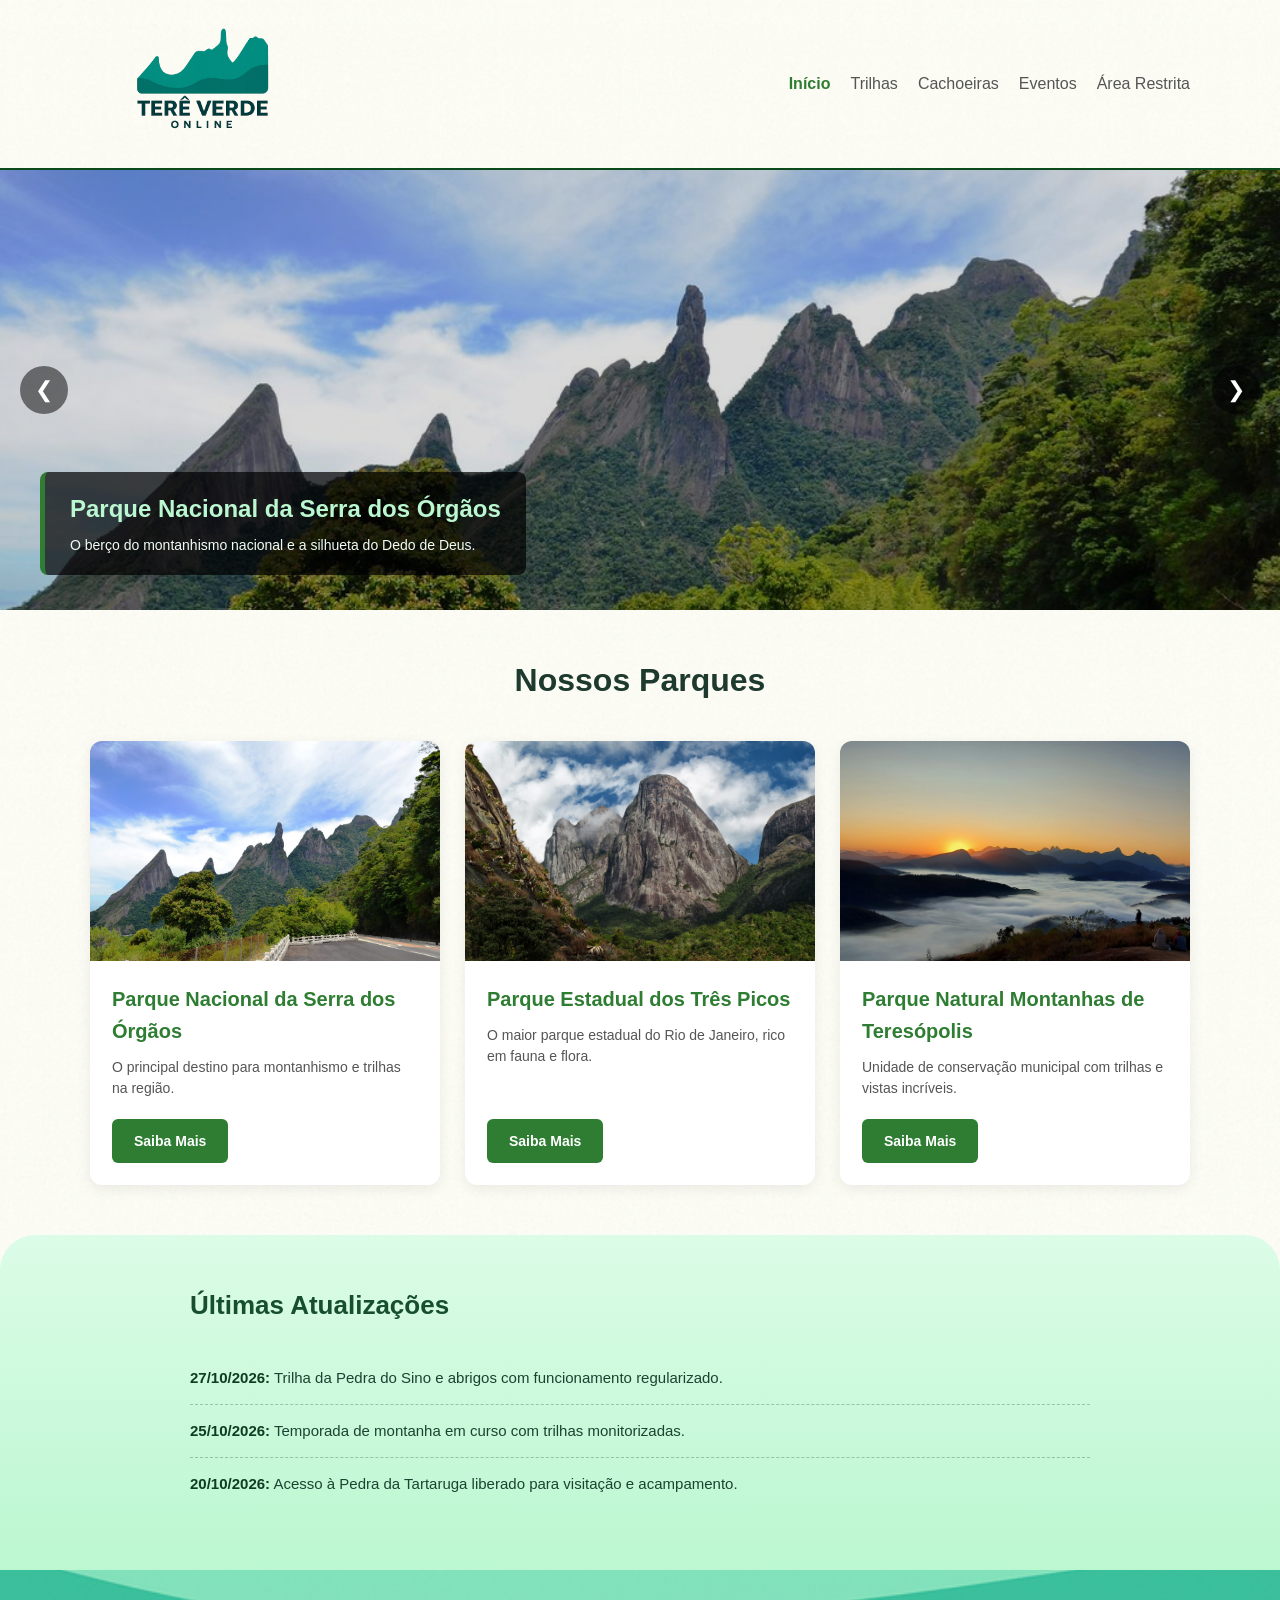
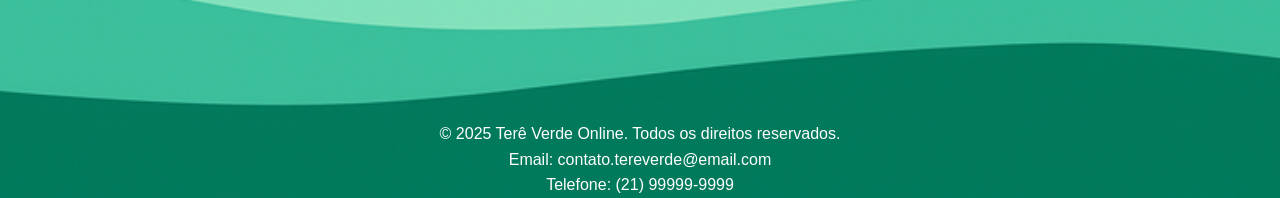
==== nucleo/frontend/index.html @ a902d4b6 "feat: conclusao do MVP Tere Verde com CRUD completo e documentacao unificada" ====
<!DOCTYPE html>
<html lang="pt-br">
<head>
    <meta charset="UTF-8">
    <meta name="viewport" content="width=device-width, initial-scale=1.0">
    <title>Terê Verde Online - Início</title>
    <link rel="stylesheet" href="CSS/style-adm.css">
    <style>
        body { font-family: 'Segoe UI', Tahoma, Geneva, Verdana, sans-serif; margin: 0; background-color: #f7faf7; color: #333; }
        
        /* SLIDER HERO */
        .slider-container { position: relative; width: 100%; height: 440px; overflow: hidden; background: #1c2d27; }
        .slide { display: none; width: 100%; height: 100%; position: relative; }
        .slide img { width: 100%; height: 100%; object-fit: cover; filter: brightness(0.85); display: block; }
        .slide-caption { position: absolute; bottom: 35px; left: 40px; background: rgba(0, 0, 0, 0.7); color: #fff; padding: 18px 25px; border-radius: 8px; max-width: 600px; border-left: 5px solid #2e7d32; }
        .slide-caption h3 { margin: 0 0 6px 0; font-size: 24px; color: #bbf7d0; }
        .slide-caption p { margin: 0; font-size: 14px; color: #f0fdf4; }
        .slide-btn { position: absolute; top: 50%; transform: translateY(-50%); background: rgba(0,0,0,0.5); color: #fff; border: none; width: 48px; height: 48px; border-radius: 50%; cursor: pointer; font-size: 22px; z-index: 10; transition: background 0.3s; }
        .slide-btn:hover { background: #2e7d32; }
        .slide-btn.prev { left: 20px; }
        .slide-btn.next { right: 20px; }

        /* PARQUES */
        .secao-parques { max-width: 1100px; margin: 45px auto; padding: 0 20px; }
        .titulo-secao { text-align: center; color: #1e3a2f; font-size: 32px; margin-bottom: 35px; font-weight: bold; }
        .grid-parques { display: grid; grid-template-columns: repeat(auto-fit, minmax(310px, 1fr)); gap: 25px; }
        .card-parque { background: #fff; border-radius: 12px; overflow: hidden; box-shadow: 0 4px 14px rgba(0,0,0,0.07); display: flex; flex-direction: column; transition: transform 0.2s, box-shadow 0.2s; }
        .card-parque:hover { transform: translateY(-5px); box-shadow: 0 8px 20px rgba(0,0,0,0.12); }
        .card-parque img { width: 100%; height: 220px; object-fit: cover; display: block; }
        .card-conteudo { padding: 22px; flex: 1; display: flex; flex-direction: column; justify-content: space-between; }
        .card-conteudo h3 { margin: 0 0 10px 0; color: #2e7d32; font-size: 20px; }
        .card-conteudo p { color: #555; font-size: 14px; line-height: 1.5; margin-bottom: 20px; }
        .btn-saiba-mais { background: #2e7d32; color: #fff; text-decoration: none; padding: 11px 22px; border-radius: 6px; font-weight: bold; font-size: 14px; text-align: center; align-self: flex-start; transition: background 0.2s; display: inline-block; }
        .btn-saiba-mais:hover { background: #225c25; }

        /* ÚLTIMAS ATUALIZAÇÕES COM ONDA E FUNDO VERDE */
        .secao-atualizacoes { background: linear-gradient(180deg, #dcfce7 0%, #bbf7d0 100%); padding: 50px 20px 60px 20px; margin-top: 50px; border-top-left-radius: 35px; border-top-right-radius: 35px; }
        .container-atualizacoes { max-width: 900px; margin: 0 auto; }
        .titulo-atualizacoes { color: #164e2e; font-size: 26px; margin-bottom: 25px; }
        .item-atualizacao { padding: 14px 0; border-bottom: 1px dashed rgba(22, 78, 46, 0.3); font-size: 15px; color: #1b4332; line-height: 1.6; }
        .item-atualizacao strong { color: #0f3d23; }
        .item-atualizacao:last-child { border-bottom: none; }
    </style>
</head>
<body>
    <header>
        <div class="conteudo">
            <a href="index.html">
                <img src="img/tere verde sem fundo.png" alt="Logo Terê Verde Online" class="logo">
            </a>
            <nav>
                <ul>
                    <li><a href="index.html" style="font-weight: bold; color: #2e7d32;">Início</a></li>
                    <li><a href="trilhas.html">Trilhas</a></li>
                    <li><a href="cachoeiras.html">Cachoeiras</a></li>
                    <li><a href="eventos.html">Eventos</a></li>
                    <li><a href="admin-eventos.html">Área Restrita</a></li>
                </ul>
            </nav>
        </div>
    </header>

    <main>
        <!-- 1. SLIDER COM AS FOTOGRAFIAS LOCAIS DA SUA PASTA IMG -->
        <div class="slider-container">
            <!-- Slide 1: PARNASO (Dedo de Deus) -->
            <div class="slide" style="display: block;">
                <img src="img/dedo-de-deus.jpg" alt="Parque Nacional da Serra dos Órgãos">
                <div class="slide-caption">
                    <h3>Parque Nacional da Serra dos Órgãos</h3>
                    <p>O berço do montanhismo nacional e a silhueta do Dedo de Deus.</p>
                </div>
            </div>

            <!-- Slide 2: Três Picos -->
            <div class="slide">
                <img src="img/tres-picos.jpg" alt="Parque Estadual dos Três Picos">
                <div class="slide-caption">
                    <h3>Parque Estadual dos Três Picos</h3>
                    <p>O maior parque estadual do Rio de Janeiro, com muralhas rochosas imponentes.</p>
                </div>
            </div>

            <!-- Slide 3: Montanhas de Teresópolis (Pedra da Tartaruga) -->
            <div class="slide">
                <img src="img/pedra-da-tartaruga-por-do-sol.jpg" alt="Pedra da Tartaruga">
                <div class="slide-caption">
                    <h3>Parque Natural Montanhas de Teresópolis</h3>
                    <p>Trilhas acessíveis, miradouros panorâmicos e o pôr do sol na Pedra da Tartaruga.</p>
                </div>
            </div>

            <button class="slide-btn prev" onclick="mudarSlide(-1)">❮</button>
            <button class="slide-btn next" onclick="mudarSlide(1)">❯</button>
        </div>

        <!-- 2. CARTÕES DOS PARQUES COM AS SUAS FOTOS LOCAIS E LINKS CORRETOS -->
        <section class="secao-parques">
            <h2 class="titulo-secao">Nossos Parques</h2>
            <div class="grid-parques">
                
                <!-- Parque 1: PARNASO -> Abre parque.html -->
                <div class="card-parque">
                    <img src="img/dedo-de-deus.jpg" alt="Parque Nacional da Serra dos Órgãos">
                    <div class="card-conteudo">
                        <div>
                            <h3>Parque Nacional da Serra dos Órgãos</h3>
                            <p>O principal destino para montanhismo e trilhas na região.</p>
                        </div>
                        <a href="parque.html" class="btn-saiba-mais">Saiba Mais</a>
                    </div>
                </div>

                <!-- Parque 2: Três Picos -> Abre petp.html -->
                <div class="card-parque">
                    <img src="img/tres-picos.jpg" alt="Parque Estadual dos Três Picos">
                    <div class="card-conteudo">
                        <div>
                            <h3>Parque Estadual dos Três Picos</h3>
                            <p>O maior parque estadual do Rio de Janeiro, rico em fauna e flora.</p>
                        </div>
                        <a href="petp.html" class="btn-saiba-mais">Saiba Mais</a>
                    </div>
                </div>

                <!-- Parque 3: PNMMT -> Abre pnmt.html -->
                <div class="card-parque">
                    <img src="img/pedra-da-tartaruga-por-do-sol.jpg" alt="Parque Natural Montanhas de Teresópolis">
                    <div class="card-conteudo">
                        <div>
                            <h3>Parque Natural Montanhas de Teresópolis</h3>
                            <p>Unidade de conservação municipal com trilhas e vistas incríveis.</p>
                        </div>
                        <a href="pnmt.html" class="btn-saiba-mais">Saiba Mais</a>
                    </div>
                </div>

            </div>
        </section>

        <!-- 3. ÚLTIMAS ATUALIZAÇÕES DINÂMICAS (MONGODB) -->
        <section class="secao-atualizacoes">
            <div class="container-atualizacoes">
                <h2 class="titulo-atualizacoes">Últimas Atualizações</h2>
                <div id="lista-atualizacoes">
                    <div class="item-atualizacao">
                        <strong>27/10/2026:</strong> Trilha da Pedra do Sino e abrigos com funcionamento regularizado.
                    </div>
                    <div class="item-atualizacao">
                        <strong>25/10/2026:</strong> Temporada de montanha em curso com trilhas monitorizadas.
                    </div>
                    <div class="item-atualizacao">
                        <strong>20/10/2026:</strong> Acesso à Pedra da Tartaruga liberado para visitação e acampamento.
                    </div>
                </div>
            </div>
        </section>
    </main>

    <footer>
        <div class="conteudo"><br><br>
            <p>© 2025 Terê Verde Online. Todos os direitos reservados. <br>
            Email: contato.tereverde@email.com <br> Telefone: (21) 99999-9999</p>
        </div>
    </footer>

    <!-- SCRIPTS INTEGRADOS -->
    <script>
        // CONTROLO DO SLIDER
        let slideIndex = 0;
        const slides = document.querySelectorAll('.slide');

        function mostrarSlide(idx) {
            if (slides.length === 0) return;
            if (idx >= slides.length) slideIndex = 0;
            else if (idx < 0) slideIndex = slides.length - 1;
            else slideIndex = idx;

            slides.forEach((sl, i) => {
                sl.style.display = (i === slideIndex) ? 'block' : 'none';
            });
        }

        function mudarSlide(passo) {
            mostrarSlide(slideIndex + passo);
        }

        setInterval(() => mudarSlide(1), 5000);

        // ATUALIZAÇÕES DA API DJANGO / MONGODB
        async function carregarAtualizacoesAPI() {
            const container = document.getElementById('lista-atualizacoes');
            if (!container) return;

            try {
                const resposta = await fetch('http://127.0.0.1:8000/api/eventos/');
                const eventos = await resposta.json();

                if (eventos && eventos.length > 0) {
                    const ultimos = eventos.slice(0, 3);
                    container.innerHTML = ultimos.map(ev => `
                        <div class="item-atualizacao">
                            <strong>${ev.data}:</strong> ${ev.titulo} — <em>${ev.local}</em>. ${ev.descricao ? ev.descricao.substring(0, 90) + '...' : ''}
                        </div>
                    `).join('');
                }
            } catch (erro) {
                console.log('API desconectada; dados padrão mantidos.');
            }
        }

        document.addEventListener('DOMContentLoaded', () => {
            mostrarSlide(0);
            carregarAtualizacoesAPI();
        });
    </script>
</body>
</html>
---- nucleo/frontend/CSS/style-adm.css ----
/* Reset Básico e Fontes */
body, h1, h2, h3, h4, p, ul, li, a {
    margin: 0;
    padding: 0;
    text-decoration: none;
    list-style: none;
    color: #333;
}

body {
    font-family: -apple-system, BlinkMacSystemFont, "Segoe UI", Roboto, Helvetica, Arial, sans-serif;
    line-height: 1.6;
    background-image: url('../img/fundo slide linhas medias.png');
    background-size: cover;
    background-position: center center;
    background-repeat: no-repeat;
}
.conteudo {
    width: 90%;
    max-width: 1100px;
    margin: 0 auto;
}

/* Cabeçalho*/
header {
    background: transparent;
    padding: 5px 0;
    border-bottom: 2px solid #0a4a1b;
    box-shadow: 0 2px 5px rgba(0,0,0,0.1);
}

header .conteudo {
    display: flex;
    justify-content: space-between;
    align-items: center;
}

header .logo {
    height: 150px;
    color: #0a4a1b;
}

header nav ul {
    display: flex;
    gap: 20px;
}

header nav a {
    font-weight: 500;
    font-size: 16px;
    color: #555;
    padding-bottom: 5px;
}

header nav a.active,
header nav a:hover {
    color: #1a9c3d;
    border-bottom: 2px solid #1a9c3d;
}

/* Rodapé*/
footer {
    color: #333;
    padding: 100px 0;
    text-align: center;
}
footer p {
    color: #fff;
    margin-bottom: -100px;
}
footer .admin-login {
    color: #fff;
    font-size: 14px;
    text-decoration: underline;
}
footer .admin-login:hover {
    color: #1a9c3d;
}

/* Título da Página*/
.titulo-pagina {
    background: rgba(23, 107, 92, 0.6);
    padding: 20px 0;
    text-align: center;
    box-shadow: 0 4px 8px rgba(0,0,0,0.2);
    display: flex;
    align-items: center;
    justify-content: center;
    min-height: 100px;
}
.titulo-pagina h2 {
    color: #fff;
    font-size: 32px;
}

/* --- Estilos do Painel de Controle (Dashboard) --- */

.admin-painel {
    padding: 40px 0;
    background-color: rgba(255, 255, 255, 0.9);
}

.admin-painel .conteudo {
    max-width: 900px;
    margin: 0 auto;
}

.admin-painel h3 {
    text-align: center;
    font-size: 26px;
    color: #0a4a1b;
    margin-bottom: 10px;
}

.admin-painel-subtitulo {
    text-align: center;
    font-size: 18px;
    color: #333;
    margin-bottom: 40px;
}

/* Grade de Opções */
.admin-opcoes-grade {
    display: grid;
    grid-template-columns: repeat(2, 1fr);
    gap: 25px;
}

/* caixa de Opção Individual */
.admin-opcoes-caixa {
    background: #fff;
    border: 1px solid #ddd;
    border-radius: 8px;
    padding: 25px;
    text-decoration: none;
    color: #333;
    box-shadow: 0 4px 10px rgba(0,0,0,0.05);
    transition: transform 0.3s ease, box-shadow 0.3s ease;
}

.admin-opcoes-caixa:hover {
    transform: translateY(-5px);
    box-shadow: 0 8px 15px rgba(0,0,0,0.1);
    color: #1a9c3d;
}

.admin-opcoes-caixa h4 {
    font-size: 22px;
    color: #0a4a1b;
    margin-bottom: 10px;
}

.admin-opcoes-caixa p {
    font-size: 16px;
    line-height: 1.5;
}
.admin-painel-adm {
    padding: 40px 0;
}
/* --- Estilos dos Formulários Admin --- */

.admin-form-cadastro {
    padding: 40px 0;
    background-color: rgba(255, 255, 255, 0.9); 
}

.admin-form-cadastro .conteudo {
    max-width: 700px;
    margin: 0 auto;
}

.admin-form-caixa {
    background: #fff;
    border: 1px solid #ddd;
    border-radius: 8px;
    padding: 30px 40px;
    box-shadow: 0 4px 15px rgba(0,0,0,0.1);
}

.admin-form-caixa h3 {
    text-align: center;
    color: #0a4a1b;
    margin-bottom: 30px;
    font-size: 24px;
}

.form-grupo {
    margin-bottom: 20px;
    text-align: left;
}

.form-grupo label {
    display: block;
    margin-bottom: 8px;
    font-weight: bold;
    color: #333;
}

.form-grupo input[type="text"],
.form-grupo input[type="password"],
.form-grupo input[type="date"],
.form-grupo select,
.form-grupo textarea {
    width: 100%;
    padding: 12px;
    border: 1px solid #ccc;
    border-radius: 5px;
    font-size: 16px;
    box-sizing: border-box;
}

.form-grupo textarea {
    resize: vertical;
}

/* Botão de Envio */
.admin-form-caixa .botao {
    display: block;
    width: fit-content;
    padding: 12px;
    font-size: 18px;
    margin-top: 15px;
    margin-left: auto;
    margin-right: auto;
    border: none;
    cursor: pointer;
    background: #1a9c3d;
    color: #fff;
    border-radius: 5px;
    transition: background 0.3s ease;
    font-weight: bold;
}

.admin-form-caixa .botao:hover {
    background: #0a4a1b;
}

/* Botão de Voltar */
.botao-voltar {
    display: inline-block;
    margin-top: 30px;
    color: #555;
    text-decoration: none;
    font-weight: bold;
}

.botao-voltar:hover {
    color: #0a4a1b;
}
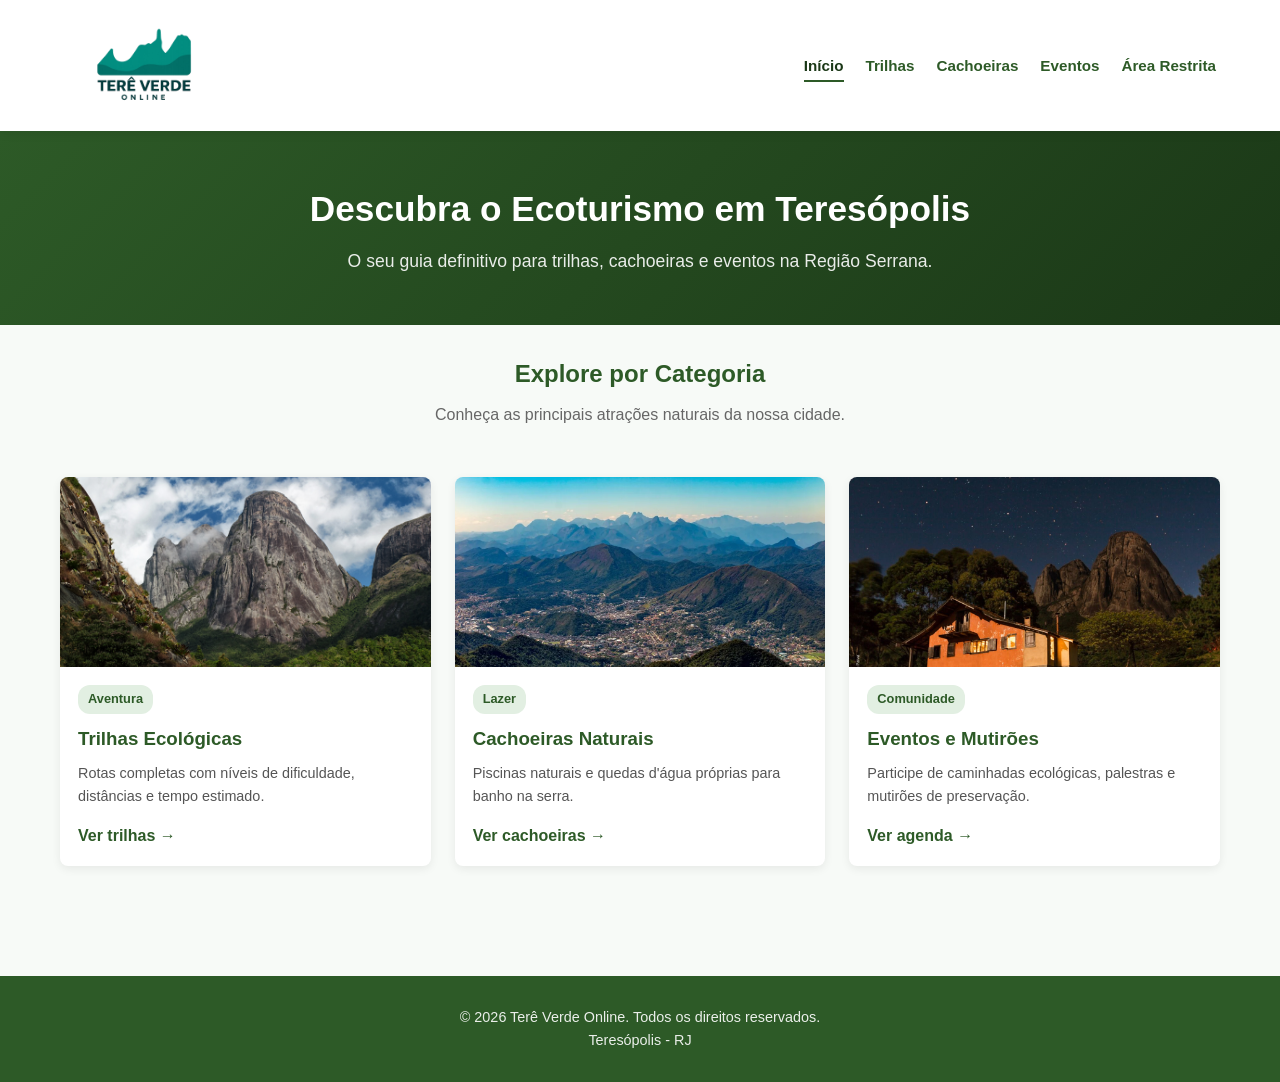
==== commit 17c2e70a: "feat: crud completo de eventos, trilhas e cachoeiras com mongodb atlas" ====
--- a/nucleo/frontend/index.html
+++ b/nucleo/frontend/index.html
@@ -4,43 +4,7 @@
     <meta charset="UTF-8">
     <meta name="viewport" content="width=device-width, initial-scale=1.0">
     <title>Terê Verde Online - Início</title>
-    <link rel="stylesheet" href="CSS/style-adm.css">
-    <style>
-        body { font-family: 'Segoe UI', Tahoma, Geneva, Verdana, sans-serif; margin: 0; background-color: #f7faf7; color: #333; }
-        
-        /* SLIDER HERO */
-        .slider-container { position: relative; width: 100%; height: 440px; overflow: hidden; background: #1c2d27; }
-        .slide { display: none; width: 100%; height: 100%; position: relative; }
-        .slide img { width: 100%; height: 100%; object-fit: cover; filter: brightness(0.85); display: block; }
-        .slide-caption { position: absolute; bottom: 35px; left: 40px; background: rgba(0, 0, 0, 0.7); color: #fff; padding: 18px 25px; border-radius: 8px; max-width: 600px; border-left: 5px solid #2e7d32; }
-        .slide-caption h3 { margin: 0 0 6px 0; font-size: 24px; color: #bbf7d0; }
-        .slide-caption p { margin: 0; font-size: 14px; color: #f0fdf4; }
-        .slide-btn { position: absolute; top: 50%; transform: translateY(-50%); background: rgba(0,0,0,0.5); color: #fff; border: none; width: 48px; height: 48px; border-radius: 50%; cursor: pointer; font-size: 22px; z-index: 10; transition: background 0.3s; }
-        .slide-btn:hover { background: #2e7d32; }
-        .slide-btn.prev { left: 20px; }
-        .slide-btn.next { right: 20px; }
-
-        /* PARQUES */
-        .secao-parques { max-width: 1100px; margin: 45px auto; padding: 0 20px; }
-        .titulo-secao { text-align: center; color: #1e3a2f; font-size: 32px; margin-bottom: 35px; font-weight: bold; }
-        .grid-parques { display: grid; grid-template-columns: repeat(auto-fit, minmax(310px, 1fr)); gap: 25px; }
-        .card-parque { background: #fff; border-radius: 12px; overflow: hidden; box-shadow: 0 4px 14px rgba(0,0,0,0.07); display: flex; flex-direction: column; transition: transform 0.2s, box-shadow 0.2s; }
-        .card-parque:hover { transform: translateY(-5px); box-shadow: 0 8px 20px rgba(0,0,0,0.12); }
-        .card-parque img { width: 100%; height: 220px; object-fit: cover; display: block; }
-        .card-conteudo { padding: 22px; flex: 1; display: flex; flex-direction: column; justify-content: space-between; }
-        .card-conteudo h3 { margin: 0 0 10px 0; color: #2e7d32; font-size: 20px; }
-        .card-conteudo p { color: #555; font-size: 14px; line-height: 1.5; margin-bottom: 20px; }
-        .btn-saiba-mais { background: #2e7d32; color: #fff; text-decoration: none; padding: 11px 22px; border-radius: 6px; font-weight: bold; font-size: 14px; text-align: center; align-self: flex-start; transition: background 0.2s; display: inline-block; }
-        .btn-saiba-mais:hover { background: #225c25; }
-
-        /* ÚLTIMAS ATUALIZAÇÕES COM ONDA E FUNDO VERDE */
-        .secao-atualizacoes { background: linear-gradient(180deg, #dcfce7 0%, #bbf7d0 100%); padding: 50px 20px 60px 20px; margin-top: 50px; border-top-left-radius: 35px; border-top-right-radius: 35px; }
-        .container-atualizacoes { max-width: 900px; margin: 0 auto; }
-        .titulo-atualizacoes { color: #164e2e; font-size: 26px; margin-bottom: 25px; }
-        .item-atualizacao { padding: 14px 0; border-bottom: 1px dashed rgba(22, 78, 46, 0.3); font-size: 15px; color: #1b4332; line-height: 1.6; }
-        .item-atualizacao strong { color: #0f3d23; }
-        .item-atualizacao:last-child { border-bottom: none; }
-    </style>
+    <link rel="stylesheet" href="CSS/style.css">
 </head>
 <body>
     <header>
@@ -50,107 +14,58 @@
             </a>
             <nav>
                 <ul>
-                    <li><a href="index.html" style="font-weight: bold; color: #2e7d32;">Início</a></li>
+                    <li><a href="index.html" class="active">Início</a></li>
                     <li><a href="trilhas.html">Trilhas</a></li>
                     <li><a href="cachoeiras.html">Cachoeiras</a></li>
                     <li><a href="eventos.html">Eventos</a></li>
-                    <li><a href="admin-eventos.html">Área Restrita</a></li>
+                    <li><a href="admin-login.html">Área Restrita</a></li>
                 </ul>
             </nav>
         </div>
     </header>
 
     <main>
-        <!-- 1. SLIDER COM AS FOTOGRAFIAS LOCAIS DA SUA PASTA IMG -->
-        <div class="slider-container">
-            <!-- Slide 1: PARNASO (Dedo de Deus) -->
-            <div class="slide" style="display: block;">
-                <img src="img/dedo-de-deus.jpg" alt="Parque Nacional da Serra dos Órgãos">
-                <div class="slide-caption">
-                    <h3>Parque Nacional da Serra dos Órgãos</h3>
-                    <p>O berço do montanhismo nacional e a silhueta do Dedo de Deus.</p>
-                </div>
+        <section class="titulo-pagina">
+            <div class="conteudo">
+                <h1>Descubra o Ecoturismo em Teresópolis</h1>
+                <p>O seu guia definitivo para trilhas, cachoeiras e eventos na Região Serrana.</p>
+            </div>
+        </section>
+
+        <section class="conteudo">
+            <div style="text-align: center; margin-bottom: 30px;">
+                <h2 style="color: #2d5a27; margin-bottom: 8px;">Explore por Categoria</h2>
+                <p style="color: #666;">Conheça as principais atrações naturais da nossa cidade.</p>
             </div>
 
-            <!-- Slide 2: Três Picos -->
-            <div class="slide">
-                <img src="img/tres-picos.jpg" alt="Parque Estadual dos Três Picos">
-                <div class="slide-caption">
-                    <h3>Parque Estadual dos Três Picos</h3>
-                    <p>O maior parque estadual do Rio de Janeiro, com muralhas rochosas imponentes.</p>
-                </div>
-            </div>
-
-            <!-- Slide 3: Montanhas de Teresópolis (Pedra da Tartaruga) -->
-            <div class="slide">
-                <img src="img/pedra-da-tartaruga-por-do-sol.jpg" alt="Pedra da Tartaruga">
-                <div class="slide-caption">
-                    <h3>Parque Natural Montanhas de Teresópolis</h3>
-                    <p>Trilhas acessíveis, miradouros panorâmicos e o pôr do sol na Pedra da Tartaruga.</p>
-                </div>
-            </div>
-
-            <button class="slide-btn prev" onclick="mudarSlide(-1)">❮</button>
-            <button class="slide-btn next" onclick="mudarSlide(1)">❯</button>
-        </div>
-
-        <!-- 2. CARTÕES DOS PARQUES COM AS SUAS FOTOS LOCAIS E LINKS CORRETOS -->
-        <section class="secao-parques">
-            <h2 class="titulo-secao">Nossos Parques</h2>
-            <div class="grid-parques">
-                
-                <!-- Parque 1: PARNASO -> Abre parque.html -->
-                <div class="card-parque">
-                    <img src="img/dedo-de-deus.jpg" alt="Parque Nacional da Serra dos Órgãos">
-                    <div class="card-conteudo">
-                        <div>
-                            <h3>Parque Nacional da Serra dos Órgãos</h3>
-                            <p>O principal destino para montanhismo e trilhas na região.</p>
-                        </div>
-                        <a href="parque.html" class="btn-saiba-mais">Saiba Mais</a>
+            <div class="grade-cards">
+                <div class="card">
+                    <img src="img/tres-picos.jpg" alt="Trilhas">
+                    <div class="card-corpo">
+                        <span class="badge">Aventura</span>
+                        <h3>Trilhas Ecológicas</h3>
+                        <p>Rotas completas com níveis de dificuldade, distâncias e tempo estimado.</p>
+                        <a href="trilhas.html" style="color: #2d5a27; font-weight: bold; text-decoration: none;">Ver trilhas →</a>
                     </div>
                 </div>
 
-                <!-- Parque 2: Três Picos -> Abre petp.html -->
-                <div class="card-parque">
-                    <img src="img/tres-picos.jpg" alt="Parque Estadual dos Três Picos">
-                    <div class="card-conteudo">
-                        <div>
-                            <h3>Parque Estadual dos Três Picos</h3>
-                            <p>O maior parque estadual do Rio de Janeiro, rico em fauna e flora.</p>
-                        </div>
-                        <a href="petp.html" class="btn-saiba-mais">Saiba Mais</a>
+                <div class="card">
+                    <img src="img/teresopolis-4.webp" alt="Cachoeiras">
+                    <div class="card-corpo">
+                        <span class="badge">Lazer</span>
+                        <h3>Cachoeiras Naturais</h3>
+                        <p>Piscinas naturais e quedas d'água próprias para banho na serra.</p>
+                        <a href="cachoeiras.html" style="color: #2d5a27; font-weight: bold; text-decoration: none;">Ver cachoeiras →</a>
                     </div>
                 </div>
 
-                <!-- Parque 3: PNMMT -> Abre pnmt.html -->
-                <div class="card-parque">
-                    <img src="img/pedra-da-tartaruga-por-do-sol.jpg" alt="Parque Natural Montanhas de Teresópolis">
-                    <div class="card-conteudo">
-                        <div>
-                            <h3>Parque Natural Montanhas de Teresópolis</h3>
-                            <p>Unidade de conservação municipal com trilhas e vistas incríveis.</p>
-                        </div>
-                        <a href="pnmt.html" class="btn-saiba-mais">Saiba Mais</a>
-                    </div>
-                </div>
-
-            </div>
-        </section>
-
-        <!-- 3. ÚLTIMAS ATUALIZAÇÕES DINÂMICAS (MONGODB) -->
-        <section class="secao-atualizacoes">
-            <div class="container-atualizacoes">
-                <h2 class="titulo-atualizacoes">Últimas Atualizações</h2>
-                <div id="lista-atualizacoes">
-                    <div class="item-atualizacao">
-                        <strong>27/10/2026:</strong> Trilha da Pedra do Sino e abrigos com funcionamento regularizado.
-                    </div>
-                    <div class="item-atualizacao">
-                        <strong>25/10/2026:</strong> Temporada de montanha em curso com trilhas monitorizadas.
-                    </div>
-                    <div class="item-atualizacao">
-                        <strong>20/10/2026:</strong> Acesso à Pedra da Tartaruga liberado para visitação e acampamento.
+                <div class="card">
+                    <img src="img/tres-picos2.jpg" alt="Eventos">
+                    <div class="card-corpo">
+                        <span class="badge">Comunidade</span>
+                        <h3>Eventos e Mutirões</h3>
+                        <p>Participe de caminhadas ecológicas, palestras e mutirões de preservação.</p>
+                        <a href="eventos.html" style="color: #2d5a27; font-weight: bold; text-decoration: none;">Ver agenda →</a>
                     </div>
                 </div>
             </div>
@@ -158,61 +73,10 @@
     </main>
 
     <footer>
-        <div class="conteudo"><br><br>
-            <p>© 2025 Terê Verde Online. Todos os direitos reservados. <br>
-            Email: contato.tereverde@email.com <br> Telefone: (21) 99999-9999</p>
+        <div class="conteudo">
+            <p>© 2026 Terê Verde Online. Todos os direitos reservados.</p>
+            <p>Teresópolis - RJ</p>
         </div>
     </footer>
-
-    <!-- SCRIPTS INTEGRADOS -->
-    <script>
-        // CONTROLO DO SLIDER
-        let slideIndex = 0;
-        const slides = document.querySelectorAll('.slide');
-
-        function mostrarSlide(idx) {
-            if (slides.length === 0) return;
-            if (idx >= slides.length) slideIndex = 0;
-            else if (idx < 0) slideIndex = slides.length - 1;
-            else slideIndex = idx;
-
-            slides.forEach((sl, i) => {
-                sl.style.display = (i === slideIndex) ? 'block' : 'none';
-            });
-        }
-
-        function mudarSlide(passo) {
-            mostrarSlide(slideIndex + passo);
-        }
-
-        setInterval(() => mudarSlide(1), 5000);
-
-        // ATUALIZAÇÕES DA API DJANGO / MONGODB
-        async function carregarAtualizacoesAPI() {
-            const container = document.getElementById('lista-atualizacoes');
-            if (!container) return;
-
-            try {
-                const resposta = await fetch('http://127.0.0.1:8000/api/eventos/');
-                const eventos = await resposta.json();
-
-                if (eventos && eventos.length > 0) {
-                    const ultimos = eventos.slice(0, 3);
-                    container.innerHTML = ultimos.map(ev => `
-                        <div class="item-atualizacao">
-                            <strong>${ev.data}:</strong> ${ev.titulo} — <em>${ev.local}</em>. ${ev.descricao ? ev.descricao.substring(0, 90) + '...' : ''}
-                        </div>
-                    `).join('');
-                }
-            } catch (erro) {
-                console.log('API desconectada; dados padrão mantidos.');
-            }
-        }
-
-        document.addEventListener('DOMContentLoaded', () => {
-            mostrarSlide(0);
-            carregarAtualizacoesAPI();
-        });
-    </script>
 </body>
 </html>
--- a/nucleo/frontend/CSS/style.css
+++ b/nucleo/frontend/CSS/style.css
@@ -0,0 +1,172 @@
+/* ===================================================
+   RESET & PADRÕES GERAIS
+   =================================================== */
+* {
+    margin: 0;
+    padding: 0;
+    box-sizing: border-box;
+    font-family: 'Segoe UI', Tahoma, Geneva, Verdana, sans-serif;
+}
+
+body {
+    background-color: #f7faf7;
+    color: #333333;
+    line-height: 1.6;
+}
+
+/* ===================================================
+   CABEÇALHO, MENU E LOGO (CORREÇÃO DA LOGO GIGANTE)
+   =================================================== */
+header {
+    background-color: #ffffff;
+    box-shadow: 0 2px 10px rgba(0, 0, 0, 0.08);
+    position: sticky;
+    top: 0;
+    z-index: 1000;
+}
+
+header .conteudo {
+    max-width: 1200px;
+    margin: 0 auto;
+    display: flex;
+    justify-content: space-between;
+    align-items: center;
+    padding: 12px 24px;
+}
+
+/* Trava fixa para a logo nunca mais explodir de tamanho */
+header .logo, .logo {
+    max-width: 160px !important;
+    height: auto !important;
+    display: block !important;
+}
+
+/* Menu horizontal sem marcadores de bolinhas */
+header nav ul {
+    display: flex;
+    list-style: none;
+    gap: 22px;
+    margin: 0;
+    padding: 0;
+    align-items: center;
+}
+
+header nav ul li {
+    list-style: none;
+}
+
+header nav ul li a {
+    text-decoration: none;
+    color: #2d5a27;
+    font-weight: 700;
+    font-size: 0.95rem;
+    transition: color 0.2s ease, border-bottom 0.2s ease;
+    padding: 6px 0;
+}
+
+header nav ul li a:hover,
+header nav ul li a.active {
+    color: #1b3817;
+    border-bottom: 2px solid #2d5a27;
+}
+
+/* ===================================================
+   SEÇÕES, TÍTULOS E CARDS
+   =================================================== */
+.titulo-pagina {
+    background: linear-gradient(135deg, #2d5a27 0%, #1b3817 100%);
+    color: #ffffff;
+    text-align: center;
+    padding: 50px 20px;
+    margin-bottom: 30px;
+}
+
+.titulo-pagina h1, .titulo-pagina h2 {
+    font-size: 2.2rem;
+    margin-bottom: 10px;
+}
+
+.titulo-pagina p {
+    font-size: 1.1rem;
+    opacity: 0.9;
+}
+
+.conteudo {
+    max-width: 1200px;
+    margin: 0 auto;
+    padding: 0 20px;
+}
+
+/* Grid de Cards para Trilhas, Cachoeiras e Eventos */
+.grade-cards, .grid-cards {
+    display: grid;
+    grid-template-columns: repeat(auto-fit, minmax(280px, 1fr));
+    gap: 24px;
+    padding: 20px 0 50px 0;
+}
+
+.card {
+    background: #ffffff;
+    border-radius: 8px;
+    overflow: hidden;
+    box-shadow: 0 3px 10px rgba(0,0,0,0.07);
+    transition: transform 0.2s ease;
+    display: flex;
+    flex-direction: column;
+}
+
+.card:hover {
+    transform: translateY(-4px);
+}
+
+.card img {
+    width: 100%;
+    height: 190px;
+    object-fit: cover;
+}
+
+.card-corpo {
+    padding: 18px;
+    display: flex;
+    flex-direction: column;
+    flex-grow: 1;
+}
+
+.card-corpo h3 {
+    color: #2d5a27;
+    margin-bottom: 8px;
+}
+
+.card-corpo p {
+    font-size: 0.9rem;
+    color: #555;
+    margin-bottom: 15px;
+}
+
+.badge {
+    display: inline-block;
+    padding: 4px 10px;
+    border-radius: 12px;
+    font-size: 0.8rem;
+    font-weight: bold;
+    margin-bottom: 10px;
+    width: fit-content;
+    background: #e2efe2;
+    color: #2d5a27;
+}
+
+/* ===================================================
+   RODAPÉ
+   =================================================== */
+footer {
+    background-color: #2d5a27;
+    color: #ffffff;
+    text-align: center;
+    padding: 30px 20px;
+    margin-top: 60px;
+}
+
+footer p {
+    font-size: 0.9rem;
+    opacity: 0.9;
+}
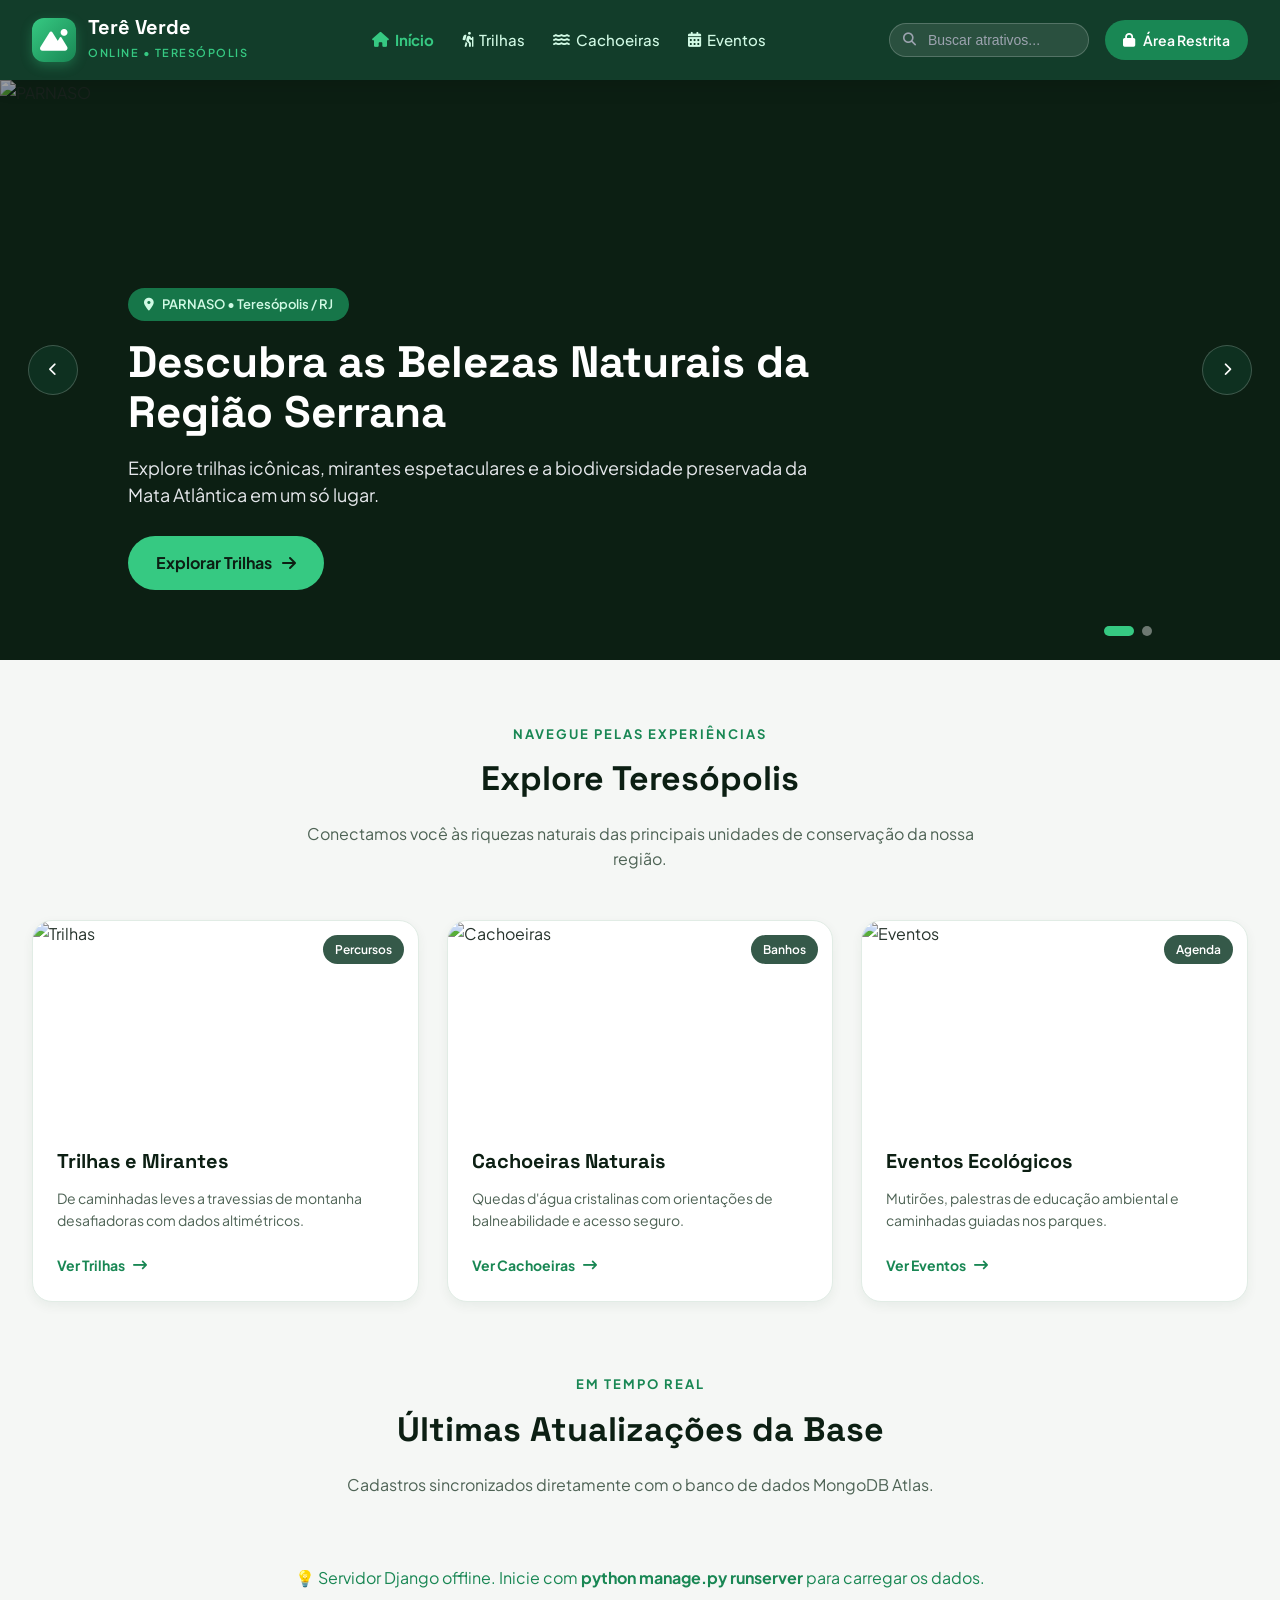
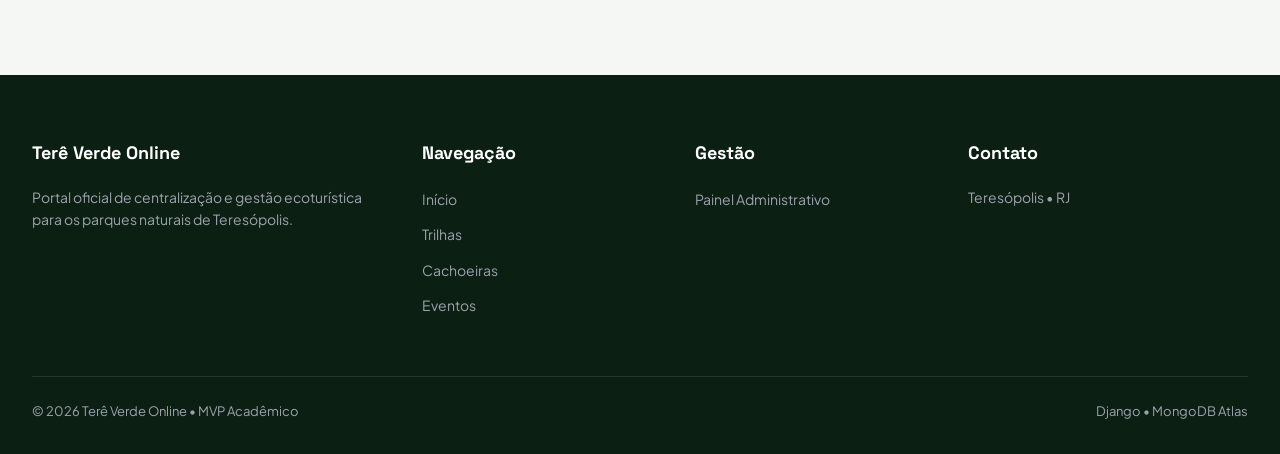
==== commit b5d9e087: "MVP completo com upload de midia, painel CRUD e slider" ====
--- a/nucleo/frontend/index.html
+++ b/nucleo/frontend/index.html
@@ -1,82 +1,556 @@
 <!DOCTYPE html>
-<html lang="pt-br">
+<html lang="pt-BR">
 <head>
-    <meta charset="UTF-8">
-    <meta name="viewport" content="width=device-width, initial-scale=1.0">
-    <title>Terê Verde Online - Início</title>
-    <link rel="stylesheet" href="CSS/style.css">
+  <meta charset="UTF-8">
+  <meta name="viewport" content="width=device-width, initial-scale=1.0">
+  <title>Terê Verde Online — O Portal de Ecoturismo de Teresópolis</title>
+  <link rel="preconnect" href="https://fonts.googleapis.com">
+  <link rel="preconnect" href="https://fonts.gstatic.com" crossorigin>
+  <link href="https://fonts.googleapis.com/css2?family=Plus+Jakarta+Sans:wght@400;500;600;700;800&family=Space+Grotesk:wght@600;700&display=swap" rel="stylesheet">
+  <link rel="stylesheet" href="https://cdnjs.cloudflare.com/ajax/libs/font-awesome/6.5.1/css/all.min.css">
+  
+  <style>
+    :root {
+      --forest-dark: #0c1f13;
+      --forest: #123D2A;
+      --nature: #198754;
+      --nature-light: #36C982;
+      --suave: #E8F5EC;
+      --white: #FFFFFF;
+      --gray-light: #F5F7F5;
+      --gray-dark: #26332C;
+      --gray-text: #4e6355;
+      --shadow-sm: 0 4px 12px rgba(18, 61, 42, 0.06);
+      --shadow-md: 0 10px 30px rgba(18, 61, 42, 0.12);
+      --transition: all 0.3s cubic-bezier(0.4, 0, 0.2, 1);
+    }
+
+    * { box-sizing: border-box; margin: 0; padding: 0; }
+    html { scroll-behavior: smooth; }
+    body {
+      font-family: 'Plus Jakarta Sans', sans-serif;
+      background-color: var(--gray-light);
+      color: var(--gray-dark);
+      line-height: 1.6;
+    }
+
+    /* ================= HEADER PROFISSIONAL ================= */
+    header {
+      position: sticky;
+      top: 0;
+      z-index: 1000;
+      background-color: var(--forest);
+      box-shadow: 0 4px 20px rgba(0,0,0,0.15);
+    }
+    .header-container {
+      max-width: 1280px;
+      margin: 0 auto;
+      padding: 16px 32px;
+      display: flex;
+      align-items: center;
+      justify-content: space-between;
+    }
+    .logo-area {
+      display: flex;
+      align-items: center;
+      gap: 12px;
+      text-decoration: none;
+    }
+    .logo-icon {
+      width: 44px;
+      height: 44px;
+      background: linear-gradient(135deg, var(--nature-light), var(--nature));
+      border-radius: 12px;
+      display: flex;
+      align-items: center;
+      justify-content: center;
+      color: white;
+      font-size: 22px;
+      box-shadow: 0 4px 12px rgba(54, 201, 130, 0.3);
+    }
+    .logo-text h1 {
+      font-family: 'Space Grotesk', sans-serif;
+      font-size: 20px;
+      font-weight: 700;
+      color: var(--white);
+      line-height: 1.1;
+    }
+    .logo-text span {
+      font-size: 11px;
+      color: var(--nature-light);
+      text-transform: uppercase;
+      letter-spacing: 1.5px;
+      font-weight: 600;
+    }
+
+    .nav-menu {
+      display: flex;
+      align-items: center;
+      gap: 28px;
+      list-style: none;
+    }
+    .nav-menu a {
+      text-decoration: none;
+      color: #d1fae5;
+      font-weight: 500;
+      font-size: 15px;
+      transition: var(--transition);
+      display: flex;
+      align-items: center;
+      gap: 6px;
+    }
+    .nav-menu a:hover, .nav-menu a.ativo {
+      color: var(--nature-light);
+    }
+    .nav-menu a.ativo {
+      font-weight: 700;
+    }
+
+    .header-actions {
+      display: flex;
+      align-items: center;
+      gap: 16px;
+    }
+    .search-box {
+      position: relative;
+      display: flex;
+      align-items: center;
+    }
+    .search-box input {
+      background: rgba(255, 255, 255, 0.1);
+      border: 1px solid rgba(255, 255, 255, 0.2);
+      padding: 8px 16px 8px 38px;
+      border-radius: 99px;
+      color: white;
+      font-size: 14px;
+      width: 200px;
+      transition: var(--transition);
+    }
+    .search-box input::placeholder { color: #9ca3af; }
+    .search-box input:focus {
+      width: 250px;
+      background: rgba(255, 255, 255, 0.15);
+      border-color: var(--nature-light);
+      outline: none;
+    }
+    .search-box i {
+      position: absolute;
+      left: 14px;
+      color: #9ca3af;
+      font-size: 13px;
+    }
+
+    .btn-admin {
+      background: var(--nature);
+      color: white;
+      padding: 9px 18px;
+      border-radius: 99px;
+      font-weight: 600;
+      font-size: 14px;
+      text-decoration: none;
+      transition: var(--transition);
+      display: flex;
+      align-items: center;
+      gap: 8px;
+    }
+    .btn-admin:hover { background: #146c43; }
+
+    .mobile-toggle {
+      display: none;
+      background: none;
+      border: none;
+      color: white;
+      font-size: 24px;
+      cursor: pointer;
+    }
+
+    /* ================= BANNER HERO / CARROSSEL ================= */
+    .hero-slider {
+      position: relative;
+      width: 100%;
+      height: 580px;
+      overflow: hidden;
+      background: var(--forest-dark);
+    }
+    .hero-slide {
+      position: absolute;
+      inset: 0;
+      opacity: 0;
+      transition: opacity 0.8s ease-in-out;
+      pointer-events: none;
+    }
+    .hero-slide.ativo {
+      opacity: 1;
+      pointer-events: auto;
+    }
+    .hero-slide img {
+      width: 100%;
+      height: 100%;
+      object-fit: cover;
+      filter: brightness(0.65);
+    }
+    .hero-content {
+      position: absolute;
+      bottom: 70px;
+      left: 10%;
+      max-width: 700px;
+      color: var(--white);
+      z-index: 5;
+    }
+    .hero-badge {
+      display: inline-flex;
+      align-items: center;
+      gap: 8px;
+      background: rgba(25, 135, 84, 0.85);
+      backdrop-filter: blur(8px);
+      padding: 6px 16px;
+      border-radius: 99px;
+      font-size: 13px;
+      font-weight: 600;
+      margin-bottom: 16px;
+      color: #d1fae5;
+    }
+    .hero-content h2 {
+      font-family: 'Space Grotesk', sans-serif;
+      font-size: 44px;
+      font-weight: 700;
+      line-height: 1.15;
+      margin-bottom: 16px;
+    }
+    .hero-content p {
+      font-size: 18px;
+      color: #e5e7eb;
+      margin-bottom: 28px;
+      line-height: 1.5;
+    }
+    .hero-btn {
+      display: inline-flex;
+      align-items: center;
+      gap: 10px;
+      background: var(--nature-light);
+      color: var(--forest-dark);
+      padding: 14px 28px;
+      border-radius: 99px;
+      font-weight: 700;
+      font-size: 16px;
+      text-decoration: none;
+      transition: var(--transition);
+    }
+    .hero-btn:hover { background: #2ab871; }
+
+    .slider-arrow {
+      position: absolute;
+      top: 50%;
+      transform: translateY(-50%);
+      z-index: 10;
+      background: rgba(18, 61, 42, 0.6);
+      color: white;
+      border: 1px solid rgba(255,255,255,0.2);
+      width: 50px;
+      height: 50px;
+      border-radius: 50%;
+      cursor: pointer;
+      display: flex;
+      align-items: center;
+      justify-content: center;
+    }
+    .slider-arrow:hover { background: var(--nature); }
+    .slider-arrow.prev { left: 28px; }
+    .slider-arrow.next { right: 28px; }
+    
+    .slider-dots {
+      position: absolute;
+      bottom: 24px;
+      right: 10%;
+      display: flex;
+      gap: 8px;
+      z-index: 10;
+    }
+    .slider-dot {
+      width: 10px;
+      height: 10px;
+      border-radius: 99px;
+      background: rgba(255,255,255,0.4);
+      border: none;
+      cursor: pointer;
+      transition: var(--transition);
+    }
+    .slider-dot.ativo { width: 30px; background: var(--nature-light); }
+
+    /* ================= CONTEÚDO PRINCIPAL ================= */
+    .main-container { max-width: 1280px; margin: 0 auto; padding: 64px 32px; }
+    .section-header { text-align: center; max-width: 700px; margin: 0 auto 48px auto; }
+    .section-tag { font-size: 13px; font-weight: 700; color: var(--nature); text-transform: uppercase; letter-spacing: 2px; margin-bottom: 8px; display: block; }
+    .section-title { font-family: 'Space Grotesk', sans-serif; font-size: 34px; font-weight: 700; color: var(--forest-dark); margin-bottom: 14px; }
+    .section-desc { font-size: 16px; color: var(--gray-text); }
+
+    .categorias-grid { display: grid; grid-template-columns: repeat(auto-fit, minmax(280px, 1fr)); gap: 28px; margin-bottom: 72px; }
+    .categoria-card { background: var(--white); border-radius: 20px; overflow: hidden; box-shadow: var(--shadow-sm); border: 1px solid #e1ece5; transition: var(--transition); }
+    .categoria-card:hover { transform: translateY(-6px); box-shadow: var(--shadow-md); }
+    .card-img-wrapper { height: 200px; overflow: hidden; position: relative; }
+    .card-img-wrapper img { width: 100%; height: 100%; object-fit: cover; transition: transform 0.5s ease; }
+    .categoria-card:hover .card-img-wrapper img { transform: scale(1.06); }
+    .card-badge-top { position: absolute; top: 14px; right: 14px; background: rgba(18, 61, 42, 0.85); color: white; padding: 5px 12px; border-radius: 99px; font-size: 12px; font-weight: 600; }
+    .card-body { padding: 24px; }
+    .card-body h3 { font-family: 'Space Grotesk', sans-serif; font-size: 20px; color: var(--forest-dark); margin-bottom: 10px; }
+    .card-body p { font-size: 14px; color: var(--gray-text); margin-bottom: 20px; }
+    .card-link { color: var(--nature); font-weight: 700; font-size: 14px; text-decoration: none; display: inline-flex; align-items: center; gap: 8px; }
+
+    /* ================= RODAPÉ ================= */
+    footer { background-color: var(--forest-dark); color: #d1fae5; padding: 64px 32px 32px 32px; }
+    .footer-container { max-width: 1280px; margin: 0 auto; display: grid; grid-template-columns: 1.5fr 1fr 1fr 1.2fr; gap: 40px; margin-bottom: 48px; }
+    .footer-col h3 { font-family: 'Space Grotesk', sans-serif; font-size: 18px; color: white; margin-bottom: 18px; }
+    .footer-col p { font-size: 14px; color: #9ca3af; line-height: 1.6; margin-bottom: 18px; }
+    .footer-links { list-style: none; }
+    .footer-links li { margin-bottom: 10px; }
+    .footer-links a { color: #9ca3af; text-decoration: none; font-size: 14px; transition: var(--transition); }
+    .footer-links a:hover { color: var(--nature-light); }
+    .footer-bottom { max-width: 1280px; margin: 0 auto; padding-top: 24px; border-top: 1px solid rgba(255,255,255,0.1); display: flex; justify-content: space-between; font-size: 13px; color: #9ca3af; }
+
+    @media(max-width: 768px) {
+      .nav-menu, .header-actions { display: none; }
+      .mobile-toggle { display: block; }
+      .footer-container { grid-template-columns: 1fr; }
+    }
+    .mobile-menu-drawer { display: none; background: var(--forest); padding: 20px 32px; border-top: 1px solid rgba(255,255,255,0.1); }
+    .mobile-menu-drawer.ativo { display: block; }
+    .mobile-menu-drawer ul { list-style: none; display: flex; flex-direction: column; gap: 14px; }
+    .mobile-menu-drawer a { color: white; text-decoration: none; font-weight: 600; }
+  </style>
 </head>
 <body>
-    <header>
-        <div class="conteudo">
-            <a href="index.html">
-                <img src="img/tere verde sem fundo.png" alt="Logo Terê Verde Online" class="logo">
-            </a>
-            <nav>
-                <ul>
-                    <li><a href="index.html" class="active">Início</a></li>
-                    <li><a href="trilhas.html">Trilhas</a></li>
-                    <li><a href="cachoeiras.html">Cachoeiras</a></li>
-                    <li><a href="eventos.html">Eventos</a></li>
-                    <li><a href="admin-login.html">Área Restrita</a></li>
-                </ul>
-            </nav>
+
+  <!-- CABEÇALHO -->
+  <header>
+    <div class="header-container">
+      <a href="index.html" class="logo-area">
+        <div class="logo-icon"><i class="fa-solid fa-mountain-sun"></i></div>
+        <div class="logo-text">
+          <h1>Terê Verde</h1>
+          <span>Online • Teresópolis</span>
         </div>
-    </header>
-
-    <main>
-        <section class="titulo-pagina">
-            <div class="conteudo">
-                <h1>Descubra o Ecoturismo em Teresópolis</h1>
-                <p>O seu guia definitivo para trilhas, cachoeiras e eventos na Região Serrana.</p>
+      </a>
+
+      <ul class="nav-menu">
+        <li><a href="index.html" class="ativo"><i class="fa-solid fa-house"></i> Início</a></li>
+        <li><a href="trilhas.html"><i class="fa-solid fa-person-hiking"></i> Trilhas</a></li>
+        <li><a href="cachoeiras.html"><i class="fa-solid fa-water"></i> Cachoeiras</a></li>
+        <li><a href="eventos.html"><i class="fa-solid fa-calendar-days"></i> Eventos</a></li>
+      </ul>
+
+      <div class="header-actions">
+        <div class="search-box">
+          <i class="fa-solid fa-magnifying-glass"></i>
+          <input type="text" id="inputBusca" placeholder="Buscar atrativos...">
+        </div>
+        <a href="admin-login.html" class="btn-admin"><i class="fa-solid fa-lock"></i> Área Restrita</a>
+      </div>
+
+      <button class="mobile-toggle" onclick="toggleMobileMenu()" aria-label="Menu"><i class="fa-solid fa-bars" id="menuIcon"></i></button>
+    </div>
+
+    <div class="mobile-menu-drawer" id="mobileMenu">
+      <ul>
+        <li><a href="index.html">Início</a></li>
+        <li><a href="trilhas.html">Trilhas</a></li>
+        <li><a href="cachoeiras.html">Cachoeiras</a></li>
+        <li><a href="eventos.html">Eventos</a></li>
+        <li><a href="admin-login.html" style="color: var(--nature-light);">Área Restrita (Admin)</a></li>
+      </ul>
+    </div>
+  </header>
+
+  <!-- BANNER HERO -->
+  <section class="hero-slider" id="heroSlider">
+    <div class="hero-slide ativo">
+      <img src="https://images.unsplash.com/photo-1464822759023-fed622ff2c3b?auto=format&fit=crop&w=1600&q=80" alt="PARNASO">
+      <div class="hero-content">
+        <span class="hero-badge"><i class="fa-solid fa-location-dot"></i> PARNASO • Teresópolis / RJ</span>
+        <h2>Descubra as Belezas Naturais da Região Serrana</h2>
+        <p>Explore trilhas icônicas, mirantes espetaculares e a biodiversidade preservada da Mata Atlântica em um só lugar.</p>
+        <a href="trilhas.html" class="hero-btn">Explorar Trilhas <i class="fa-solid fa-arrow-right"></i></a>
+      </div>
+    </div>
+
+    <div class="hero-slide">
+      <img src="https://images.unsplash.com/photo-1432405972618-c60b0225b8f9?auto=format&fit=crop&w=1600&q=80" alt="Cachoeiras">
+      <div class="hero-content">
+        <span class="hero-badge"><i class="fa-solid fa-water"></i> Águas Cristalinas</span>
+        <h2>Cachoeiras e Poços com Balneabilidade Verificada</h2>
+        <p>Consulte condições de acesso, nível de dificuldade e sinalização oficial antes de iniciar seu passeio.</p>
+        <a href="cachoeiras.html" class="hero-btn">Ver Cachoeiras <i class="fa-solid fa-arrow-right"></i></a>
+      </div>
+    </div>
+
+    <button class="slider-arrow prev" onclick="moverSlider(-1)"><i class="fa-solid fa-chevron-left"></i></button>
+    <button class="slider-arrow next" onclick="moverSlider(1)"><i class="fa-solid fa-chevron-right"></i></button>
+
+    <div class="slider-dots">
+      <button class="slider-dot ativo" onclick="irSlide(0)"></button>
+      <button class="slider-dot" onclick="irSlide(1)"></button>
+    </div>
+  </section>
+
+  <!-- CONTEÚDO -->
+  <main class="main-container">
+    <section>
+      <div class="section-header">
+        <span class="section-tag">Navegue pelas Experiências</span>
+        <h2 class="section-title">Explore Teresópolis</h2>
+        <p class="section-desc">Conectamos você às riquezas naturais das principais unidades de conservação da nossa região.</p>
+      </div>
+
+      <div class="categorias-grid">
+        <div class="categoria-card">
+          <div class="card-img-wrapper">
+            <img src="https://images.unsplash.com/photo-1551632811-562e32d1e75d?auto=format&fit=crop&w=800&q=80" alt="Trilhas">
+            <span class="card-badge-top">Percursos</span>
+          </div>
+          <div class="card-body">
+            <h3>Trilhas e Mirantes</h3>
+            <p>De caminhadas leves a travessias de montanha desafiadoras com dados altimétricos.</p>
+            <a href="trilhas.html" class="card-link">Ver Trilhas <i class="fa-solid fa-arrow-right-long"></i></a>
+          </div>
+        </div>
+
+        <div class="categoria-card">
+          <div class="card-img-wrapper">
+            <img src="https://images.unsplash.com/photo-1432405972618-c60b0225b8f9?auto=format&fit=crop&w=800&q=80" alt="Cachoeiras">
+            <span class="card-badge-top">Banhos</span>
+          </div>
+          <div class="card-body">
+            <h3>Cachoeiras Naturais</h3>
+            <p>Quedas d'água cristalinas com orientações de balneabilidade e acesso seguro.</p>
+            <a href="cachoeiras.html" class="card-link">Ver Cachoeiras <i class="fa-solid fa-arrow-right-long"></i></a>
+          </div>
+        </div>
+
+        <div class="categoria-card">
+          <div class="card-img-wrapper">
+            <img src="https://images.unsplash.com/photo-1501555088652-021faa106b9b?auto=format&fit=crop&w=800&q=80" alt="Eventos">
+            <span class="card-badge-top">Agenda</span>
+          </div>
+          <div class="card-body">
+            <h3>Eventos Ecológicos</h3>
+            <p>Mutirões, palestras de educação ambiental e caminhadas guiadas nos parques.</p>
+            <a href="eventos.html" class="card-link">Ver Eventos <i class="fa-solid fa-arrow-right-long"></i></a>
+          </div>
+        </div>
+      </div>
+    </section>
+
+    <!-- ATUALIZAÇÕES DA API -->
+    <section>
+      <div class="section-header">
+        <span class="section-tag">Em Tempo Real</span>
+        <h2 class="section-title">Últimas Atualizações da Base</h2>
+        <p class="section-desc">Cadastros sincronizados diretamente com o banco de dados MongoDB Atlas.</p>
+      </div>
+
+      <div id="updatesGrid" style="display: grid; grid-template-columns: repeat(auto-fill, minmax(300px, 1fr)); gap: 28px;">
+        <p style="grid-column: 1/-1; text-align: center; color: var(--gray-text); padding: 30px;">Carregando registros do servidor...</p>
+      </div>
+    </section>
+  </main>
+
+  <!-- RODAPÉ -->
+  <footer>
+    <div class="footer-container">
+      <div class="footer-col">
+        <h3>Terê Verde Online</h3>
+        <p>Portal oficial de centralização e gestão ecoturística para os parques naturais de Teresópolis.</p>
+      </div>
+      <div class="footer-col">
+        <h3>Navegação</h3>
+        <ul class="footer-links">
+          <li><a href="index.html">Início</a></li>
+          <li><a href="trilhas.html">Trilhas</a></li>
+          <li><a href="cachoeiras.html">Cachoeiras</a></li>
+          <li><a href="eventos.html">Eventos</a></li>
+        </ul>
+      </div>
+      <div class="footer-col">
+        <h3>Gestão</h3>
+        <ul class="footer-links">
+          <li><a href="admin-login.html">Painel Administrativo</a></li>
+        </ul>
+      </div>
+      <div class="footer-col">
+        <h3>Contato</h3>
+        <p>Teresópolis • RJ</p>
+      </div>
+    </div>
+    <div class="footer-bottom">
+      <p>&copy; 2026 Terê Verde Online • MVP Acadêmico</p>
+      <p>Django • MongoDB Atlas</p>
+    </div>
+  </footer>
+
+  <script>
+    function toggleMobileMenu() {
+      const menu = document.getElementById('mobileMenu');
+      const icon = document.getElementById('menuIcon');
+      menu.classList.toggle('ativo');
+      icon.className = menu.classList.contains('ativo') ? 'fa-solid fa-xmark' : 'fa-solid fa-bars';
+    }
+
+    let indiceAtual = 0;
+    const listaSlides = document.querySelectorAll('.hero-slide');
+    let intervaloSlider = setInterval(() => moverSlider(1), 6000);
+
+    function atualizarSlider() {
+      listaSlides.forEach((s, i) => s.classList.toggle('ativo', i === indiceAtual));
+    }
+
+    function moverSlider(passo) {
+      indiceAtual = (indiceAtual + passo + listaSlides.length) % listaSlides.length;
+      atualizarSlider();
+    }
+
+    function irSlide(index) {
+      indiceAtual = index;
+      atualizarSlider();
+    }
+
+    async function carregarAtualizacoesAPI() {
+      const grid = document.getElementById('updatesGrid');
+      if (!grid) return;
+      try {
+        const [resT, resC, resE] = await Promise.all([
+          fetch('http://127.0.0.1:8000/api/trilhas/').then(r => r.ok ? r.json() : []),
+          fetch('http://127.0.0.1:8000/api/cachoeiras/').then(r => r.ok ? r.json() : []),
+          fetch('http://127.0.0.1:8000/api/eventos/').then(r => r.ok ? r.json() : [])
+        ]);
+
+        const itens = [
+          ...resT.slice(-2).map(t => ({ tipo: 'Trilha', titulo: t.nome, sub: `${t.parque} • ${t.dificuldade || ''}`, desc: t.descricao || '', img: t.imagem_url, link: 'trilhas.html' })),
+          ...resC.slice(-2).map(c => ({ tipo: 'Cachoeira', titulo: c.nome, sub: `${c.parque}`, desc: c.descricao || '', img: c.imagem_url, link: 'cachoeiras.html' })),
+          ...resE.slice(-2).map(e => ({ tipo: 'Evento', titulo: e.titulo, sub: `${e.parque}`, desc: e.descricao || '', img: e.imagem_url, link: 'eventos.html' }))
+        ];
+
+        if (!itens.length) {
+          grid.innerHTML = '<p style="grid-column: 1/-1; text-align:center; color: var(--gray-text); padding: 30px;">Nenhum registro encontrado na base no momento.</p>';
+          return;
+        }
+
+        grid.innerHTML = itens.map(item => `
+          <div style="background: white; border-radius: 18px; padding: 24px; box-shadow: var(--shadow-sm); border: 1px solid #e1ece5; display: flex; flex-direction: column; justify-content: space-between;">
+            <div>
+              ${item.img ? `<img src="${item.img}" alt="${item.titulo}" style="width: 100%; height: 180px; object-fit: cover; border-radius: 12px; margin-bottom: 16px;">` : ''}
+              <span style="display: inline-block; background: var(--suave); color: var(--nature); font-size: 11px; font-weight: 700; text-transform: uppercase; padding: 4px 10px; border-radius: 99px; margin-bottom: 10px;">${item.tipo}</span>
+              <h3 style="font-family: 'Space Grotesk', sans-serif; font-size: 18px; color: var(--forest-dark); margin-bottom: 6px;">${item.titulo}</h3>
+              <div style="font-size: 13px; font-weight: 600; color: var(--nature); margin-bottom: 8px;">${item.sub}</div>
+              <p style="font-size: 14px; color: var(--gray-text); margin-bottom: 18px; line-height: 1.5;">${item.desc}</p>
             </div>
-        </section>
-
-        <section class="conteudo">
-            <div style="text-align: center; margin-bottom: 30px;">
-                <h2 style="color: #2d5a27; margin-bottom: 8px;">Explore por Categoria</h2>
-                <p style="color: #666;">Conheça as principais atrações naturais da nossa cidade.</p>
-            </div>
-
-            <div class="grade-cards">
-                <div class="card">
-                    <img src="img/tres-picos.jpg" alt="Trilhas">
-                    <div class="card-corpo">
-                        <span class="badge">Aventura</span>
-                        <h3>Trilhas Ecológicas</h3>
-                        <p>Rotas completas com níveis de dificuldade, distâncias e tempo estimado.</p>
-                        <a href="trilhas.html" style="color: #2d5a27; font-weight: bold; text-decoration: none;">Ver trilhas →</a>
-                    </div>
-                </div>
-
-                <div class="card">
-                    <img src="img/teresopolis-4.webp" alt="Cachoeiras">
-                    <div class="card-corpo">
-                        <span class="badge">Lazer</span>
-                        <h3>Cachoeiras Naturais</h3>
-                        <p>Piscinas naturais e quedas d'água próprias para banho na serra.</p>
-                        <a href="cachoeiras.html" style="color: #2d5a27; font-weight: bold; text-decoration: none;">Ver cachoeiras →</a>
-                    </div>
-                </div>
-
-                <div class="card">
-                    <img src="img/tres-picos2.jpg" alt="Eventos">
-                    <div class="card-corpo">
-                        <span class="badge">Comunidade</span>
-                        <h3>Eventos e Mutirões</h3>
-                        <p>Participe de caminhadas ecológicas, palestras e mutirões de preservação.</p>
-                        <a href="eventos.html" style="color: #2d5a27; font-weight: bold; text-decoration: none;">Ver agenda →</a>
-                    </div>
-                </div>
-            </div>
-        </section>
-    </main>
-
-    <footer>
-        <div class="conteudo">
-            <p>© 2026 Terê Verde Online. Todos os direitos reservados.</p>
-            <p>Teresópolis - RJ</p>
-        </div>
-    </footer>
+            <a href="${item.link}" style="display: inline-block; background: var(--forest); color: white; text-decoration: none; padding: 10px 18px; border-radius: 10px; font-weight: 600; font-size: 13px; text-align: center;">Ver Detalhes</a>
+          </div>
+        `).join('');
+      } catch (err) {
+        grid.innerHTML = '<p style="grid-column: 1/-1; text-align:center; color: var(--nature); padding: 20px;">💡 Servidor Django offline. Inicie com <b>python manage.py runserver</b> para carregar os dados.</p>';
+      }
+    }
+
+    carregarAtualizacoesAPI();
+  </script>
 </body>
 </html>
